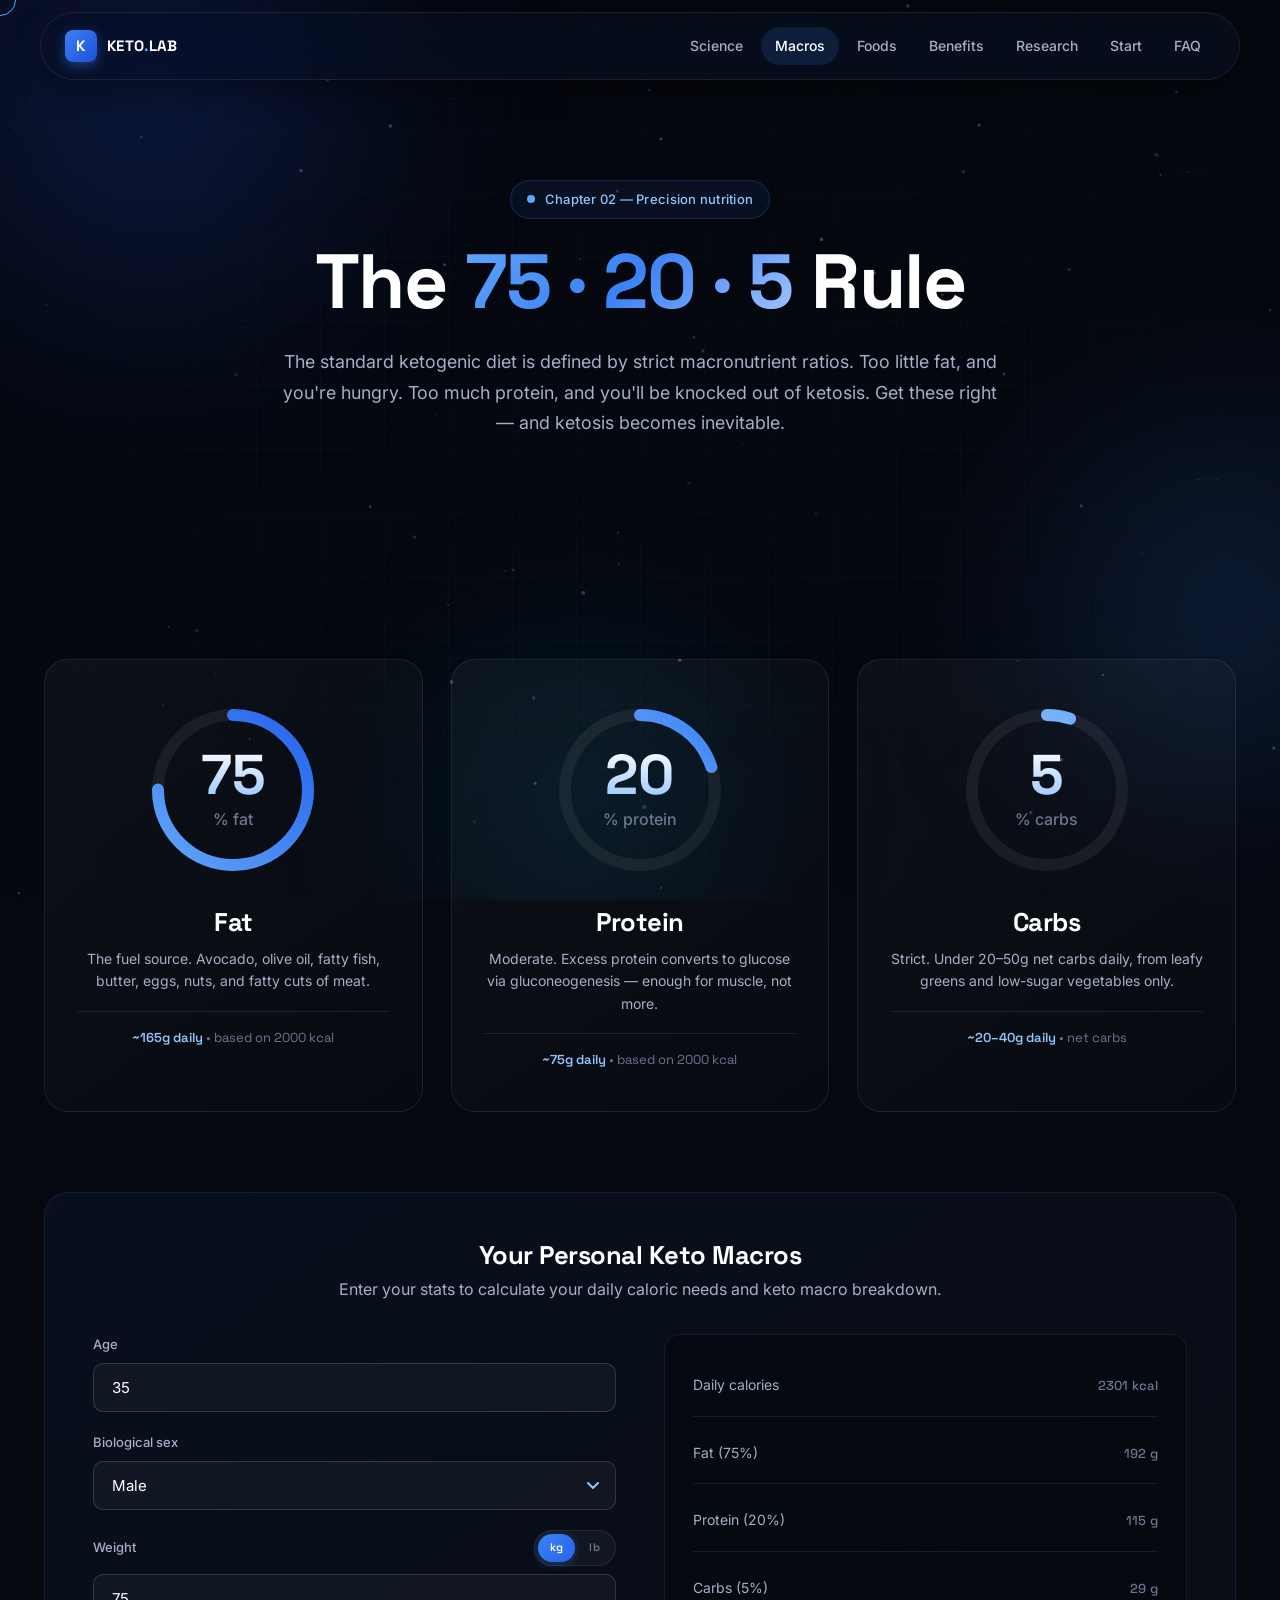
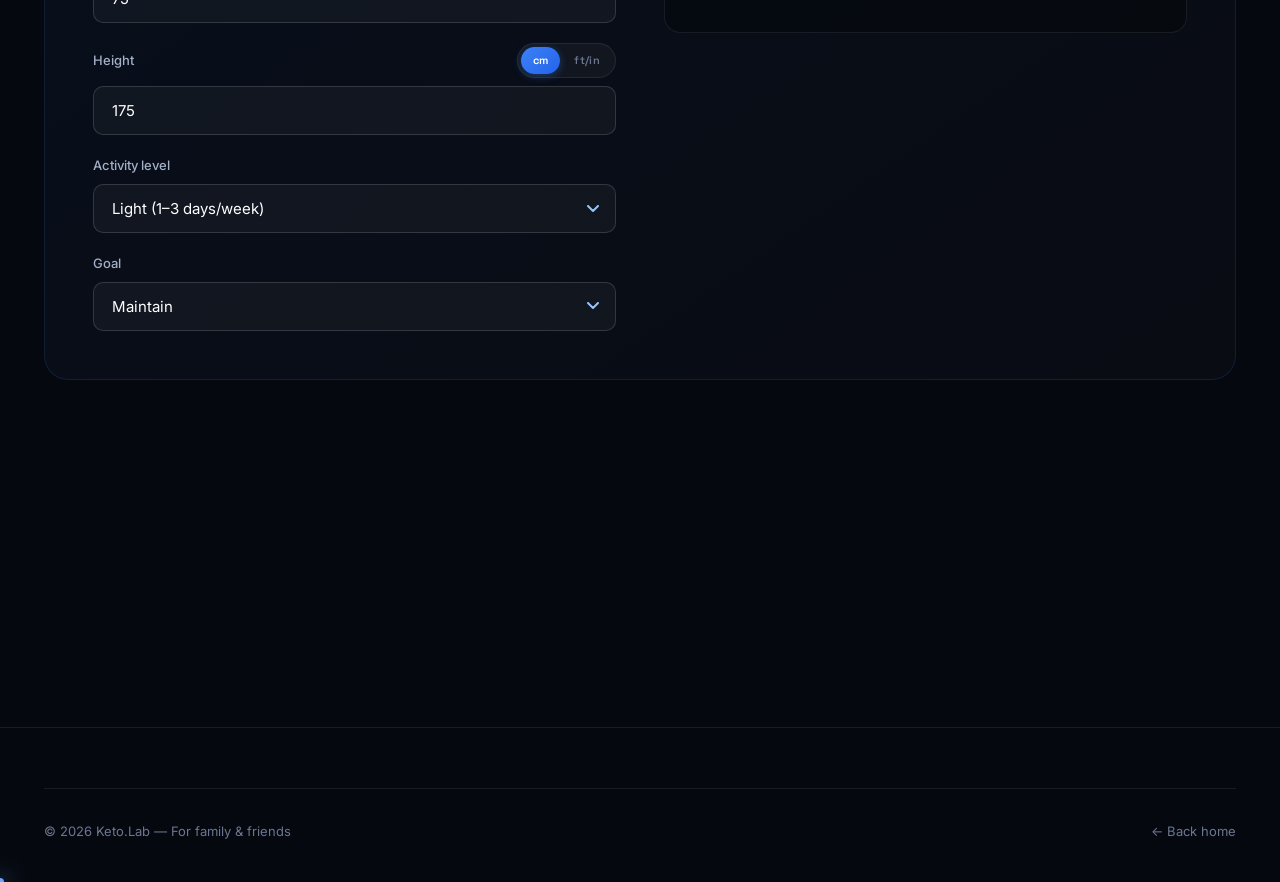
==== macros.html @ b383999f "first commit" ====
<!DOCTYPE html>
<html lang="en">
<head>
<meta charset="UTF-8" />
<meta name="viewport" content="width=device-width, initial-scale=1.0" />
<title>Macros — Keto.Lab</title>
<link rel="preconnect" href="https://fonts.googleapis.com">
<link rel="preconnect" href="https://fonts.gstatic.com" crossorigin>
<link href="https://fonts.googleapis.com/css2?family=Inter:wght@300;400;500;600;700;800;900&family=Space+Grotesk:wght@400;500;600;700&display=swap" rel="stylesheet">
<link rel="stylesheet" href="css/base.css" />
<link rel="stylesheet" href="css/background.css" />
<link rel="stylesheet" href="css/nav.css" />
<link rel="stylesheet" href="css/components.css" />
<link rel="stylesheet" href="css/macros.css" />
<link rel="stylesheet" href="css/misc.css" />
<link rel="stylesheet" href="css/mobile.css" />
</head>
<body>

<div class="bg-wrap" aria-hidden="true">
  <div class="bg-grid"></div>
  <div class="bg-blob blob-1"></div>
  <div class="bg-blob blob-2"></div>
  <div class="bg-blob blob-3"></div>
  <canvas id="particles"></canvas>
</div>

<header class="nav">
  <div class="nav-inner">
    <a href="index.html" class="brand">
      <span class="brand-mark">K</span><span class="brand-text">KETO<span class="dot">.</span>LAB</span>
    </a>
    <nav class="nav-links">
      <a href="science.html">Science</a>
      <a href="macros.html">Macros</a>
      <a href="foods.html">Foods</a>
      <a href="benefits.html">Benefits</a>
      <a href="research.html">Research</a>
      <a href="getting-started.html">Start</a>
      <a href="faq.html">FAQ</a>
    </nav>
    <button class="menu-toggle" aria-label="Menu"><span></span><span></span><span></span></button>
  </div>
</header>

<main>

<section class="page-hero">
  <div class="container">
    <div class="eyebrow reveal"><span class="pulse"></span> Chapter 02 — Precision nutrition</div>
    <h1 class="reveal">The <span class="grad-text">75 · 20 · 5</span> Rule</h1>
    <p class="lead reveal">
      The standard ketogenic diet is defined by strict macronutrient ratios.
      Too little fat, and you're hungry. Too much protein, and you'll be knocked out of ketosis.
      Get these right — and ketosis becomes inevitable.
    </p>
  </div>
</section>

<section class="section">
  <div class="container">
    <svg width="0" height="0" style="position:absolute">
      <defs>
        <linearGradient id="fatGrad" x1="0" y1="0" x2="1" y2="1">
          <stop offset="0%" stop-color="#60a5fa"/><stop offset="100%" stop-color="#2563eb"/>
        </linearGradient>
        <linearGradient id="proteinGrad" x1="0" y1="0" x2="1" y2="1">
          <stop offset="0%" stop-color="#93c5fd"/><stop offset="100%" stop-color="#3b82f6"/>
        </linearGradient>
        <linearGradient id="carbGrad" x1="0" y1="0" x2="1" y2="1">
          <stop offset="0%" stop-color="#bfdbfe"/><stop offset="100%" stop-color="#60a5fa"/>
        </linearGradient>
      </defs>
    </svg>

    <div class="macros-grid">
      <div class="macro-card reveal">
        <div class="donut">
          <svg viewBox="0 0 120 120">
            <circle class="donut-bg" cx="60" cy="60" r="50"/>
            <circle class="donut-fg fat" cx="60" cy="60" r="50" stroke-dasharray="314" stroke-dashoffset="314" data-pct="75"/>
          </svg>
          <div class="donut-center"><span class="dc-num">75</span><span class="dc-unit">% fat</span></div>
        </div>
        <h3>Fat</h3>
        <p>The fuel source. Avocado, olive oil, fatty fish, butter, eggs, nuts, and fatty cuts of meat.</p>
        <div class="macro-meta">~165g daily <span>• based on 2000 kcal</span></div>
      </div>

      <div class="macro-card reveal">
        <div class="donut">
          <svg viewBox="0 0 120 120">
            <circle class="donut-bg" cx="60" cy="60" r="50"/>
            <circle class="donut-fg protein" cx="60" cy="60" r="50" stroke-dasharray="314" stroke-dashoffset="314" data-pct="20"/>
          </svg>
          <div class="donut-center"><span class="dc-num">20</span><span class="dc-unit">% protein</span></div>
        </div>
        <h3>Protein</h3>
        <p>Moderate. Excess protein converts to glucose via gluconeogenesis — enough for muscle, not more.</p>
        <div class="macro-meta">~75g daily <span>• based on 2000 kcal</span></div>
      </div>

      <div class="macro-card reveal">
        <div class="donut">
          <svg viewBox="0 0 120 120">
            <circle class="donut-bg" cx="60" cy="60" r="50"/>
            <circle class="donut-fg carb" cx="60" cy="60" r="50" stroke-dasharray="314" stroke-dashoffset="314" data-pct="5"/>
          </svg>
          <div class="donut-center"><span class="dc-num">5</span><span class="dc-unit">% carbs</span></div>
        </div>
        <h3>Carbs</h3>
        <p>Strict. Under 20–50g net carbs daily, from leafy greens and low-sugar vegetables only.</p>
        <div class="macro-meta">~20–40g daily <span>• net carbs</span></div>
      </div>
    </div>

    <div class="calc reveal">
      <h3>Your Personal Keto Macros</h3>
      <p>Enter your stats to calculate your daily caloric needs and keto macro breakdown.</p>
      <div class="calc-grid">
        <form id="calc-form" class="calc-inputs" onsubmit="return false;">
          <div class="calc-field">
            <label for="c-age">Age</label>
            <input id="c-age" type="number" value="35" min="15" max="100" />
          </div>
          <div class="calc-field">
            <label for="c-sex">Biological sex</label>
            <select id="c-sex">
              <option value="male">Male</option>
              <option value="female">Female</option>
            </select>
          </div>
          <div class="calc-field">
            <div class="field-head">
              <label>Weight</label>
              <div class="unit-toggle" data-unit="weight">
                <button type="button" class="unit-btn active" data-val="kg">kg</button>
                <button type="button" class="unit-btn" data-val="lb">lb</button>
              </div>
            </div>
            <div class="input-wrap" data-show="kg">
              <input id="c-weight" type="number" value="75" min="30" max="250" />
            </div>
            <div class="input-wrap" data-show="lb" style="display:none;">
              <input id="c-weight-lb" type="number" value="165" min="65" max="550" />
            </div>
          </div>

          <div class="calc-field">
            <div class="field-head">
              <label>Height</label>
              <div class="unit-toggle" data-unit="height">
                <button type="button" class="unit-btn active" data-val="cm">cm</button>
                <button type="button" class="unit-btn" data-val="ft">ft/in</button>
              </div>
            </div>
            <div class="input-wrap" data-show="cm">
              <input id="c-height" type="number" value="175" min="120" max="220" />
            </div>
            <div class="input-wrap dual" data-show="ft" style="display:none;">
              <input id="c-height-ft" type="number" value="5" min="3" max="8" placeholder="ft" />
              <span class="dual-sep">ft</span>
              <input id="c-height-in" type="number" value="9" min="0" max="11" placeholder="in" />
              <span class="dual-sep">in</span>
            </div>
          </div>
          <div class="calc-field">
            <label for="c-activity">Activity level</label>
            <select id="c-activity">
              <option value="1.2">Sedentary (desk job, no exercise)</option>
              <option value="1.375" selected>Light (1–3 days/week)</option>
              <option value="1.55">Moderate (3–5 days/week)</option>
              <option value="1.725">Active (6–7 days/week)</option>
              <option value="1.9">Very active (physical job + training)</option>
            </select>
          </div>
          <div class="calc-field">
            <label for="c-goal">Goal</label>
            <select id="c-goal">
              <option value="lose">Lose fat (–20%)</option>
              <option value="maintain" selected>Maintain</option>
              <option value="gain">Build muscle (+10%)</option>
            </select>
          </div>
        </form>

        <div class="calc-results">
          <div class="calc-result">
            <span class="calc-result-label">Daily calories</span>
            <span class="calc-result-val"><span id="r-cal">—</span><span>kcal</span></span>
          </div>
          <div class="calc-result">
            <span class="calc-result-label">Fat (75%)</span>
            <span class="calc-result-val"><span id="r-fat">—</span><span>g</span></span>
          </div>
          <div class="calc-result">
            <span class="calc-result-label">Protein (20%)</span>
            <span class="calc-result-val"><span id="r-pro">—</span><span>g</span></span>
          </div>
          <div class="calc-result">
            <span class="calc-result-label">Carbs (5%)</span>
            <span class="calc-result-val"><span id="r-carb">—</span><span>g</span></span>
          </div>
        </div>
      </div>
    </div>

    <div style="text-align:center; margin-top:60px;" class="reveal">
      <a href="foods.html" class="next-link">
        <div>
          <small>Next Chapter</small>
          <span>03 — What's on your plate →</span>
        </div>
      </a>
    </div>
  </div>
</section>

<footer class="site-footer">
  <div class="container">
    <div class="footer-bottom">
      <div>© 2026 Keto.Lab — For family & friends</div>
      <div><a href="index.html">← Back home</a></div>
    </div>
  </div>
</footer>

</main>

<script src="js/particles.js"></script>
<script src="js/main.js"></script>
<script src="js/reveal.js"></script>
<script src="js/calc.js"></script>
</body>
</html>
---- css/base.css ----
/* === KETO.LAB — Base === */
:root {
  --bg: #05080f;
  --bg-2: #0a1020;
  --surface: rgba(255,255,255,0.03);
  --surface-2: rgba(255,255,255,0.06);
  --border: rgba(255,255,255,0.08);
  --border-strong: rgba(255,255,255,0.14);
  --text: #ffffff;
  --text-dim: #a3b0c7;
  --text-muted: #6b7690;
  --blue-50: #eff6ff;
  --blue-300: #93c5fd;
  --blue-400: #60a5fa;
  --blue-500: #3b82f6;
  --blue-600: #2563eb;
  --blue-700: #1d4ed8;
  --blue-glow: #3b82f6;
  --accent: #4f9fff;
  --success: #10b981;
  --danger: #ef4444;
  --radius: 16px;
  --radius-lg: 24px;
  --radius-sm: 10px;
  --font-sans: 'Inter', system-ui, -apple-system, sans-serif;
  --font-display: 'Space Grotesk', 'Inter', sans-serif;
  --ease: cubic-bezier(0.4, 0, 0.2, 1);
  --ease-out: cubic-bezier(0.16, 1, 0.3, 1);
}

* { box-sizing: border-box; margin: 0; padding: 0; }

html { scroll-behavior: smooth; }

body {
  font-family: var(--font-sans);
  background: var(--bg);
  color: var(--text);
  line-height: 1.6;
  -webkit-font-smoothing: antialiased;
  -moz-osx-font-smoothing: grayscale;
  overflow-x: hidden;
  min-height: 100vh;
  position: relative;
}

::selection { background: var(--blue-500); color: #fff; }

a { color: inherit; text-decoration: none; }
button { font: inherit; cursor: pointer; border: 0; background: none; color: inherit; }
ul, ol { list-style: none; }
img, svg { max-width: 100%; display: block; }

h1, h2, h3, h4 {
  font-family: var(--font-display);
  font-weight: 700;
  letter-spacing: -0.02em;
  line-height: 1.1;
}

h1 { font-size: clamp(2.5rem, 6vw, 5.5rem); }
h2 { font-size: clamp(2rem, 4.5vw, 3.75rem); letter-spacing: -0.03em; }
h3 { font-size: clamp(1.25rem, 2vw, 1.75rem); }

.container { width: 100%; max-width: 1240px; margin: 0 auto; padding: 0 24px; }

.grad-text {
  background: linear-gradient(135deg, #60a5fa 0%, #3b82f6 50%, #a5c8ff 100%);
  -webkit-background-clip: text;
  background-clip: text;
  -webkit-text-fill-color: transparent;
}

.eyebrow {
  display: inline-flex; align-items: center; gap: 10px;
  padding: 8px 16px;
  background: rgba(59, 130, 246, 0.08);
  border: 1px solid rgba(59, 130, 246, 0.2);
  border-radius: 100px;
  font-size: 13px; font-weight: 500;
  color: var(--blue-300);
  letter-spacing: 0.02em;
}
.pulse {
  width: 8px; height: 8px; border-radius: 50%;
  background: var(--blue-400);
  box-shadow: 0 0 0 0 rgba(59, 130, 246, 0.7);
  animation: pulse 2s infinite;
}
@keyframes pulse {
  0% { box-shadow: 0 0 0 0 rgba(59, 130, 246, 0.7); }
  70% { box-shadow: 0 0 0 10px rgba(59, 130, 246, 0); }
  100% { box-shadow: 0 0 0 0 rgba(59, 130, 246, 0); }
}

.tag {
  display: inline-block;
  font-family: var(--font-display);
  font-size: 12px; font-weight: 500;
  color: var(--blue-400);
  letter-spacing: 0.15em;
  text-transform: uppercase;
  margin-bottom: 24px;
}

.btn {
  display: inline-flex; align-items: center; gap: 10px;
  padding: 14px 28px;
  border-radius: 100px;
  font-weight: 600; font-size: 15px;
  letter-spacing: -0.01em;
  transition: all 0.3s var(--ease-out);
  white-space: nowrap;
}
.btn-primary {
  background: linear-gradient(135deg, #3b82f6, #2563eb);
  color: #fff;
  box-shadow: 0 8px 24px rgba(59, 130, 246, 0.35), inset 0 1px 0 rgba(255,255,255,0.2);
}
.btn-primary:hover {
  transform: translateY(-2px);
  box-shadow: 0 12px 32px rgba(59, 130, 246, 0.5);
}
.btn-ghost {
  background: rgba(255,255,255,0.04);
  border: 1px solid var(--border-strong);
  color: var(--text);
}
.btn-ghost:hover {
  background: rgba(255,255,255,0.08);
  border-color: var(--blue-400);
}

.lead {
  font-size: clamp(1.05rem, 1.4vw, 1.25rem);
  color: var(--text-dim);
  max-width: 720px;
  margin: 24px auto 0;
  line-height: 1.7;
}

.section {
  padding: 120px 0;
  position: relative;
}
.section-head {
  text-align: center;
  margin-bottom: 80px;
}
.section-head h2 em { font-style: normal; color: var(--blue-400); }

@media (max-width: 768px) {
  .section { padding: 80px 0; }
  .section-head { margin-bottom: 56px; }
}
---- css/background.css ----
/* === Animated Background === */
.bg-wrap {
  position: fixed;
  inset: 0;
  z-index: -1;
  overflow: hidden;
  pointer-events: none;
}

.bg-grid {
  position: absolute;
  inset: 0;
  background-image:
    linear-gradient(rgba(59, 130, 246, 0.035) 1px, transparent 1px),
    linear-gradient(90deg, rgba(59, 130, 246, 0.035) 1px, transparent 1px);
  background-size: 64px 64px;
  mask-image: radial-gradient(ellipse at center, black 40%, transparent 80%);
  -webkit-mask-image: radial-gradient(ellipse at center, black 40%, transparent 80%);
}

.bg-blob {
  position: absolute;
  border-radius: 50%;
  filter: blur(100px);
  opacity: 0.4;
  animation: drift 20s ease-in-out infinite;
}
.blob-1 {
  width: 600px; height: 600px;
  background: radial-gradient(circle, #1e40af, transparent 70%);
  top: -200px; left: -150px;
}
.blob-2 {
  width: 500px; height: 500px;
  background: radial-gradient(circle, #3b82f6, transparent 70%);
  top: 40%; right: -200px;
  animation-delay: -7s;
  opacity: 0.25;
}
.blob-3 {
  width: 400px; height: 400px;
  background: radial-gradient(circle, #0ea5e9, transparent 70%);
  bottom: -100px; left: 30%;
  animation-delay: -14s;
  opacity: 0.2;
}

@keyframes drift {
  0%, 100% { transform: translate(0, 0) scale(1); }
  33% { transform: translate(60px, -40px) scale(1.08); }
  66% { transform: translate(-40px, 60px) scale(0.95); }
}

#particles {
  position: absolute;
  inset: 0;
  width: 100%;
  height: 100%;
  opacity: 0.5;
}

/* Vignette overlay */
body::before {
  content: '';
  position: fixed;
  inset: 0;
  background:
    radial-gradient(ellipse at top, transparent 0%, rgba(5, 8, 15, 0.6) 100%),
    linear-gradient(to bottom, transparent 0%, var(--bg) 100%);
  pointer-events: none;
  z-index: -1;
}
---- css/nav.css ----
/* === Navigation === */
.nav {
  position: fixed;
  top: 20px;
  left: 50%;
  transform: translateX(-50%);
  width: calc(100% - 40px);
  max-width: 1200px;
  z-index: 100;
  transition: all 0.4s var(--ease-out);
}

.nav-inner {
  display: flex;
  align-items: center;
  justify-content: space-between;
  padding: 14px 24px;
  background: rgba(10, 16, 32, 0.65);
  backdrop-filter: blur(20px) saturate(180%);
  -webkit-backdrop-filter: blur(20px) saturate(180%);
  border: 1px solid var(--border);
  border-radius: 100px;
  box-shadow: 0 8px 32px rgba(0, 0, 0, 0.4);
}

.nav.scrolled .nav-inner {
  background: rgba(5, 8, 15, 0.85);
  border-color: var(--border-strong);
}

.brand {
  display: flex; align-items: center; gap: 10px;
  font-family: var(--font-display);
  font-weight: 700;
  font-size: 15px;
  letter-spacing: 0.02em;
}
.brand-mark {
  display: grid; place-items: center;
  width: 32px; height: 32px;
  background: linear-gradient(135deg, #3b82f6, #1d4ed8);
  border-radius: 8px;
  color: #fff;
  font-weight: 800;
  box-shadow: 0 4px 12px rgba(59, 130, 246, 0.4);
}
.brand-text .dot { color: var(--blue-400); }

.nav-links {
  display: flex;
  gap: 4px;
  align-items: center;
}
.nav-links a {
  padding: 8px 14px;
  font-size: 14px;
  font-weight: 500;
  color: var(--text-dim);
  border-radius: 100px;
  transition: all 0.25s var(--ease);
  position: relative;
}
.nav-links a:hover { color: var(--text); background: rgba(255,255,255,0.05); }
.nav-links a.active {
  color: var(--text);
  background: rgba(59, 130, 246, 0.15);
}

.menu-toggle {
  display: none;
  flex-direction: column;
  gap: 5px;
  padding: 8px;
}
.menu-toggle span {
  display: block;
  width: 22px; height: 2px;
  background: var(--text);
  border-radius: 2px;
  transition: all 0.3s var(--ease);
}

@media (max-width: 900px) {
  .nav-links {
    position: absolute;
    top: calc(100% + 8px);
    left: 0; right: 0;
    flex-direction: column;
    align-items: stretch;
    padding: 16px;
    background: rgba(10, 16, 32, 0.95);
    backdrop-filter: blur(20px);
    border: 1px solid var(--border);
    border-radius: 20px;
    box-shadow: 0 12px 32px rgba(0,0,0,0.5);
    transform: translateY(-8px);
    opacity: 0;
    visibility: hidden;
    transition: all 0.3s var(--ease-out);
  }
  .nav-links.open {
    transform: translateY(0);
    opacity: 1;
    visibility: visible;
  }
  .menu-toggle { display: flex; }
  .menu-toggle.open span:nth-child(1) { transform: translateY(7px) rotate(45deg); }
  .menu-toggle.open span:nth-child(2) { opacity: 0; }
  .menu-toggle.open span:nth-child(3) { transform: translateY(-7px) rotate(-45deg); }
}
---- css/components.css ----
/* === Reusable Components === */

/* Glass cards */
.glass {
  background: linear-gradient(145deg, rgba(255,255,255,0.04), rgba(255,255,255,0.01));
  backdrop-filter: blur(10px);
  -webkit-backdrop-filter: blur(10px);
  border: 1px solid var(--border);
  border-radius: var(--radius-lg);
  transition: all 0.4s var(--ease-out);
}
.glass:hover {
  border-color: var(--border-strong);
  transform: translateY(-4px);
  box-shadow: 0 20px 40px rgba(0,0,0,0.3);
}

/* Card grid */
.card-grid {
  display: grid;
  grid-template-columns: repeat(auto-fit, minmax(280px, 1fr));
  gap: 24px;
}

/* Feature/benefit card */
.benefit, .feature-card {
  padding: 32px;
  background: linear-gradient(145deg, rgba(255,255,255,0.04), rgba(255,255,255,0.01));
  border: 1px solid var(--border);
  border-radius: var(--radius-lg);
  transition: all 0.4s var(--ease-out);
  position: relative;
  overflow: hidden;
}
.benefit::before, .feature-card::before {
  content: '';
  position: absolute;
  inset: 0;
  background: radial-gradient(circle at var(--x, 50%) var(--y, 0%), rgba(59, 130, 246, 0.12), transparent 50%);
  opacity: 0;
  transition: opacity 0.4s;
  pointer-events: none;
}
.benefit:hover, .feature-card:hover {
  border-color: rgba(59, 130, 246, 0.3);
  transform: translateY(-6px);
  box-shadow: 0 24px 48px rgba(0,0,0,0.35);
}
.benefit:hover::before, .feature-card:hover::before { opacity: 1; }

.benefit-ico, .feature-ico {
  width: 52px; height: 52px;
  display: grid; place-items: center;
  background: linear-gradient(135deg, rgba(59, 130, 246, 0.15), rgba(59, 130, 246, 0.05));
  border: 1px solid rgba(59, 130, 246, 0.2);
  border-radius: 14px;
  color: var(--blue-400);
  margin-bottom: 20px;
}
.benefit-ico svg, .feature-ico svg { width: 24px; height: 24px; }
.benefit h3, .feature-card h3 { margin-bottom: 12px; }
.benefit p, .feature-card p { color: var(--text-dim); font-size: 15px; line-height: 1.65; }

/* Chips */
.chips { display: flex; flex-wrap: wrap; gap: 8px; }
.chips span {
  padding: 6px 14px;
  font-size: 13px;
  font-weight: 500;
  color: var(--blue-300);
  background: rgba(59, 130, 246, 0.08);
  border: 1px solid rgba(59, 130, 246, 0.2);
  border-radius: 100px;
}

/* Reveal animation */
.reveal {
  opacity: 0;
  transform: translateY(30px);
  transition: opacity 0.8s var(--ease-out), transform 0.8s var(--ease-out);
}
.reveal.in {
  opacity: 1;
  transform: translateY(0);
}

/* Page hero (subpage top) */
.page-hero {
  padding: 180px 24px 100px;
  text-align: center;
  position: relative;
}
.page-hero h1 {
  font-size: clamp(2.5rem, 6vw, 5rem);
  margin: 20px 0 24px;
}
.page-hero .lead {
  max-width: 720px;
  margin: 0 auto;
  font-size: clamp(1.05rem, 1.4vw, 1.25rem);
  color: var(--text-dim);
  line-height: 1.7;
}

/* Footer */
.site-footer {
  border-top: 1px solid var(--border);
  padding: 60px 0 40px;
  margin-top: 80px;
}
.footer-grid {
  display: grid;
  grid-template-columns: 2fr 1fr 1fr 1fr;
  gap: 40px;
  margin-bottom: 40px;
}
.footer-col h4 {
  font-size: 12px;
  color: var(--text-muted);
  text-transform: uppercase;
  letter-spacing: 0.15em;
  margin-bottom: 16px;
  font-family: var(--font-sans);
  font-weight: 600;
}
.footer-col ul li { margin-bottom: 8px; }
.footer-col a {
  color: var(--text-dim);
  font-size: 14px;
  transition: color 0.2s;
}
.footer-col a:hover { color: var(--blue-300); }
.footer-about p {
  color: var(--text-muted);
  font-size: 13px;
  margin-top: 16px;
  line-height: 1.6;
  max-width: 320px;
}
.footer-bottom {
  padding-top: 32px;
  border-top: 1px solid var(--border);
  display: flex;
  justify-content: space-between;
  align-items: center;
  font-size: 13px;
  color: var(--text-muted);
  gap: 20px;
  flex-wrap: wrap;
}

@media (max-width: 700px) {
  .footer-grid { grid-template-columns: 1fr 1fr; }
  .footer-about { grid-column: span 2; }
}

/* Next-page link */
.next-link {
  display: inline-flex;
  align-items: center;
  gap: 12px;
  padding: 20px 28px;
  background: linear-gradient(145deg, rgba(59, 130, 246, 0.08), rgba(59, 130, 246, 0.02));
  border: 1px solid rgba(59, 130, 246, 0.2);
  border-radius: var(--radius-lg);
  transition: all 0.3s var(--ease-out);
  font-weight: 600;
}
.next-link:hover {
  background: rgba(59, 130, 246, 0.12);
  border-color: var(--blue-400);
  transform: translateX(6px);
}
.next-link small {
  display: block;
  font-size: 11px;
  color: var(--text-muted);
  text-transform: uppercase;
  letter-spacing: 0.15em;
  font-weight: 500;
  margin-bottom: 2px;
}

/* Cursor dot for interactive feel */
.cursor-dot {
  position: fixed;
  width: 8px; height: 8px;
  background: var(--blue-400);
  border-radius: 50%;
  pointer-events: none;
  z-index: 9999;
  mix-blend-mode: screen;
  transition: transform 0.15s var(--ease-out);
  transform: translate(-50%, -50%);
  box-shadow: 0 0 20px var(--blue-400);
  opacity: 0;
}
.cursor-ring {
  position: fixed;
  width: 32px; height: 32px;
  border: 1px solid var(--blue-400);
  border-radius: 50%;
  pointer-events: none;
  z-index: 9998;
  transition: transform 0.3s var(--ease-out), width 0.3s, height 0.3s, opacity 0.3s;
  transform: translate(-50%, -50%);
  opacity: 0;
}
@media (hover: hover) {
  .cursor-dot, .cursor-ring { opacity: 1; }
}
---- css/macros.css ----
/* === Macros page === */
.macros-grid {
  display: grid;
  grid-template-columns: repeat(3, 1fr);
  gap: 28px;
}
.macro-card {
  padding: 40px 32px;
  text-align: center;
  background: linear-gradient(145deg, rgba(255,255,255,0.04), rgba(255,255,255,0.01));
  border: 1px solid var(--border);
  border-radius: var(--radius-lg);
  transition: all 0.4s var(--ease-out);
}
.macro-card:hover {
  border-color: rgba(59, 130, 246, 0.3);
  transform: translateY(-6px);
  box-shadow: 0 24px 48px rgba(0,0,0,0.3);
}

.donut {
  position: relative;
  width: 180px; height: 180px;
  margin: 0 auto 28px;
}
.donut svg { width: 100%; height: 100%; transform: rotate(-90deg); }
.donut-bg {
  fill: none;
  stroke: rgba(255,255,255,0.06);
  stroke-width: 8;
}
.donut-fg {
  fill: none;
  stroke-width: 8;
  stroke-linecap: round;
  transition: stroke-dashoffset 2s var(--ease-out);
}
.donut-fg.fat { stroke: url(#fatGrad); }
.donut-fg.protein { stroke: url(#proteinGrad); }
.donut-fg.carb { stroke: url(#carbGrad); }

.donut-center {
  position: absolute;
  inset: 0;
  display: grid;
  place-items: center;
  align-content: center;
  gap: 0;
}
.dc-num {
  font-family: var(--font-display);
  font-size: 56px;
  font-weight: 700;
  line-height: 1;
  background: linear-gradient(180deg, #fff, #93c5fd);
  -webkit-background-clip: text;
  background-clip: text;
  -webkit-text-fill-color: transparent;
}
.dc-unit {
  font-size: 16px;
  color: var(--text-muted);
  font-weight: 500;
  margin-top: 4px;
}

.macro-card h3 { margin-bottom: 12px; }
.macro-card p { color: var(--text-dim); font-size: 14px; line-height: 1.6; margin-bottom: 18px; }
.macro-meta {
  font-family: var(--font-display);
  font-size: 13px;
  font-weight: 600;
  color: var(--blue-300);
  padding-top: 16px;
  border-top: 1px solid var(--border);
}
.macro-meta span { color: var(--text-muted); font-weight: 400; }

@media (max-width: 900px) {
  .macros-grid { grid-template-columns: 1fr; }
}

/* Calculator */
.calc {
  margin-top: 80px;
  padding: 48px;
  background: linear-gradient(145deg, rgba(59, 130, 246, 0.06), rgba(255,255,255,0.02));
  border: 1px solid rgba(59, 130, 246, 0.15);
  border-radius: var(--radius-lg);
}
.calc h3 { margin-bottom: 8px; text-align: center; }
.calc > p { text-align: center; color: var(--text-dim); margin-bottom: 32px; }
.calc-grid {
  display: grid;
  grid-template-columns: 1fr 1fr;
  gap: 48px;
  align-items: start;
}
.calc-inputs { display: grid; gap: 20px; }
.calc-field label {
  display: block;
  font-size: 13px;
  color: var(--text-dim);
  margin-bottom: 8px;
  font-weight: 500;
}

.field-head {
  display: flex;
  align-items: center;
  justify-content: space-between;
  margin-bottom: 8px;
  gap: 12px;
}
.field-head label { margin-bottom: 0; }

.unit-toggle {
  display: inline-flex;
  background: rgba(255,255,255,0.04);
  border: 1px solid var(--border);
  border-radius: 100px;
  padding: 3px;
  gap: 2px;
}
.unit-btn {
  padding: 5px 12px;
  font-size: 11px;
  font-weight: 600;
  color: var(--text-muted);
  border-radius: 100px;
  transition: all 0.2s var(--ease);
  letter-spacing: 0.03em;
  font-family: var(--font-display);
  cursor: pointer;
}
.unit-btn:hover { color: var(--text-dim); }
.unit-btn.active {
  background: linear-gradient(135deg, #3b82f6, #2563eb);
  color: #fff;
  box-shadow: 0 2px 8px rgba(59, 130, 246, 0.35);
}

.input-wrap.dual {
  display: flex;
  gap: 8px;
  align-items: stretch;
}
.input-wrap.dual input {
  flex: 1;
  min-width: 0;
}
.dual-sep {
  display: grid;
  place-items: center;
  padding: 0 6px;
  font-size: 12px;
  font-family: var(--font-display);
  color: var(--text-muted);
  font-weight: 600;
}
.calc-field input, .calc-field select {
  width: 100%;
  padding: 14px 18px;
  background: rgba(255,255,255,0.04);
  border: 1px solid var(--border-strong);
  border-radius: var(--radius-sm);
  color: var(--text);
  font-size: 15px;
  font-family: var(--font-sans);
  transition: all 0.25s;
}
.calc-field select {
  appearance: none;
  -webkit-appearance: none;
  -moz-appearance: none;
  background-image: url("data:image/svg+xml;utf8,<svg xmlns='http://www.w3.org/2000/svg' width='12' height='8' viewBox='0 0 12 8' fill='none'><path d='M1 1l5 5 5-5' stroke='%2393c5fd' stroke-width='2' stroke-linecap='round' stroke-linejoin='round'/></svg>");
  background-repeat: no-repeat;
  background-position: right 16px center;
  padding-right: 44px;
  cursor: pointer;
}
.calc-field select option {
  background: #0a1020;
  color: #ffffff;
  padding: 10px;
}
.calc-field select option:checked,
.calc-field select option:hover {
  background: #1d4ed8;
  color: #ffffff;
}
.calc-field input:focus, .calc-field select:focus {
  outline: none;
  border-color: var(--blue-400);
  background: rgba(59, 130, 246, 0.06);
}
.calc-results {
  display: grid;
  gap: 14px;
  padding: 28px;
  background: rgba(0,0,0,0.3);
  border: 1px solid var(--border);
  border-radius: var(--radius);
}
.calc-result {
  display: flex;
  justify-content: space-between;
  align-items: baseline;
  padding-bottom: 14px;
  border-bottom: 1px solid var(--border);
}
.calc-result:last-child { border: 0; padding-bottom: 0; }
.calc-result-label { color: var(--text-dim); font-size: 14px; }
.calc-result-val {
  font-family: var(--font-display);
  font-size: 24px;
  font-weight: 700;
  color: var(--blue-300);
}
.calc-result-val span { font-size: 13px; color: var(--text-muted); font-weight: 500; margin-left: 4px; }

@media (max-width: 800px) {
  .calc { padding: 28px; }
  .calc-grid { grid-template-columns: 1fr; gap: 28px; }
}
---- css/misc.css ----
/* === Misc section styles (keto-flu, faq, start) === */

/* Keto flu */
.flu-wrap {
  display: grid;
  grid-template-columns: 1fr 1fr;
  gap: 28px;
}
.flu-card {
  padding: 36px;
  background: linear-gradient(145deg, rgba(255,255,255,0.04), rgba(255,255,255,0.01));
  border: 1px solid var(--border);
  border-radius: var(--radius-lg);
}
.flu-card.symptoms {
  background: linear-gradient(145deg, rgba(239, 68, 68, 0.05), rgba(255,255,255,0.02));
  border-color: rgba(239, 68, 68, 0.15);
}
.flu-card.fix {
  background: linear-gradient(145deg, rgba(16, 185, 129, 0.05), rgba(255,255,255,0.02));
  border-color: rgba(16, 185, 129, 0.15);
}
.flu-card h3 { margin-bottom: 20px; }
.flu-note {
  margin-top: 20px;
  padding: 14px 18px;
  background: rgba(255,255,255,0.03);
  border-left: 3px solid var(--blue-400);
  border-radius: 8px;
  font-size: 13px;
  color: var(--text-dim);
  line-height: 1.6;
}

.fix-list { display: grid; gap: 14px; }
.fix-list li {
  display: flex;
  gap: 16px;
  align-items: center;
  padding: 16px;
  background: rgba(255,255,255,0.02);
  border: 1px solid var(--border);
  border-radius: var(--radius-sm);
}
.fix-k {
  width: 48px; height: 48px;
  display: grid; place-items: center;
  background: linear-gradient(135deg, rgba(16, 185, 129, 0.2), rgba(16, 185, 129, 0.05));
  border: 1px solid rgba(16, 185, 129, 0.3);
  border-radius: 12px;
  font-family: var(--font-display);
  font-weight: 700;
  color: var(--success);
  font-size: 14px;
  flex-shrink: 0;
}
.fix-list li b { display: block; color: var(--text); margin-bottom: 2px; font-size: 14px; }
.fix-list li span { font-size: 13px; color: var(--text-muted); }

@media (max-width: 800px) {
  .flu-wrap { grid-template-columns: 1fr; }
  .flu-card { padding: 24px; }
}

/* Getting started / timeline */
.timeline {
  max-width: 820px;
  margin: 0 auto;
  position: relative;
}
.timeline::before {
  content: '';
  position: absolute;
  left: 30px;
  top: 20px;
  bottom: 20px;
  width: 2px;
  background: linear-gradient(180deg, var(--blue-400), transparent);
}
.tl-step {
  position: relative;
  padding: 0 0 40px 80px;
}
.tl-step:last-child { padding-bottom: 0; }
.tl-dot {
  position: absolute;
  left: 0; top: 0;
  width: 60px; height: 60px;
  display: grid; place-items: center;
  background: linear-gradient(135deg, #3b82f6, #1d4ed8);
  border-radius: 50%;
  font-family: var(--font-display);
  font-weight: 700;
  font-size: 20px;
  color: #fff;
  box-shadow: 0 8px 24px rgba(59, 130, 246, 0.4);
  border: 3px solid var(--bg);
  z-index: 2;
}
.tl-card {
  padding: 24px 28px;
  background: linear-gradient(145deg, rgba(255,255,255,0.04), rgba(255,255,255,0.01));
  border: 1px solid var(--border);
  border-radius: var(--radius);
  transition: all 0.3s var(--ease-out);
}
.tl-card:hover {
  border-color: rgba(59, 130, 246, 0.3);
  transform: translateX(6px);
}
.tl-card h4 { font-size: 1.15rem; margin-bottom: 8px; }
.tl-card p { color: var(--text-dim); font-size: 14px; line-height: 1.65; }

@media (max-width: 600px) {
  .timeline::before { left: 22px; }
  .tl-step { padding-left: 64px; }
  .tl-dot { width: 44px; height: 44px; font-size: 16px; }
}

/* FAQ */
.faq {
  max-width: 820px;
  margin: 0 auto;
  display: grid;
  gap: 12px;
}
.faq details {
  background: linear-gradient(145deg, rgba(255,255,255,0.04), rgba(255,255,255,0.01));
  border: 1px solid var(--border);
  border-radius: var(--radius);
  overflow: hidden;
  transition: all 0.3s var(--ease-out);
}
.faq details[open] {
  border-color: rgba(59, 130, 246, 0.3);
  background: linear-gradient(145deg, rgba(59, 130, 246, 0.06), rgba(255,255,255,0.02));
}
.faq summary {
  padding: 22px 26px;
  font-weight: 600;
  font-size: 16px;
  cursor: pointer;
  list-style: none;
  display: flex;
  justify-content: space-between;
  align-items: center;
  gap: 16px;
  transition: color 0.25s;
}
.faq summary::-webkit-details-marker { display: none; }
.faq summary::after {
  content: '+';
  font-size: 24px;
  font-weight: 300;
  color: var(--blue-400);
  transition: transform 0.3s var(--ease-out);
}
.faq details[open] summary::after { transform: rotate(45deg); }
.faq details p {
  padding: 0 26px 24px;
  color: var(--text-dim);
  font-size: 15px;
  line-height: 1.7;
}

/* Final CTA */
.final-cta {
  padding: 120px 24px;
  text-align: center;
  position: relative;
}
.final-cta h2 { margin-bottom: 20px; }
.final-cta p {
  color: var(--text-dim);
  font-size: clamp(1rem, 1.3vw, 1.2rem);
  max-width: 600px;
  margin: 0 auto 40px;
}
.cta-box {
  max-width: 900px;
  margin: 0 auto;
  padding: 80px 40px;
  background: linear-gradient(145deg, rgba(59, 130, 246, 0.08), rgba(255,255,255,0.02));
  border: 1px solid rgba(59, 130, 246, 0.2);
  border-radius: var(--radius-lg);
  position: relative;
  overflow: hidden;
}
.cta-box::before {
  content: '';
  position: absolute;
  inset: 0;
  background: radial-gradient(circle at 20% 20%, rgba(59, 130, 246, 0.2), transparent 50%);
  pointer-events: none;
}

.benefits-grid {
  display: grid;
  grid-template-columns: repeat(auto-fit, minmax(300px, 1fr));
  gap: 24px;
}
---- css/mobile.css ----
/* === Mobile refinements === */

/* Prevent horizontal scroll globally */
html, body { max-width: 100vw; overflow-x: hidden; }

@media (max-width: 1024px) {
  .container { padding: 0 20px; }
}

/* ---- Nav ---- */
@media (max-width: 900px) {
  .nav { top: 12px; width: calc(100% - 24px); }
  .nav-inner { padding: 10px 14px 10px 18px; }
  .brand-text { font-size: 14px; }
  .brand-mark { width: 28px; height: 28px; font-size: 14px; }
}

/* ---- Hero ---- */
@media (max-width: 900px) {
  .hero { padding: 130px 20px 60px; min-height: auto; }
  .hero-grid { grid-template-columns: 1fr; gap: 48px; }
  .hero-content { max-width: 100%; text-align: left; }
  .hero-title {
    font-size: clamp(2.25rem, 10vw, 3.5rem);
    line-height: 1;
  }
  .hero-sub { font-size: 1rem; max-width: 100%; margin-bottom: 28px; }
  .hero-cta { margin-bottom: 40px; }
  .hero-cta .btn { flex: 1; justify-content: center; min-width: 140px; }

  .hero-stats {
    grid-template-columns: repeat(3, 1fr);
    gap: 10px;
    padding-top: 24px;
  }
  .stat-num {
    font-size: clamp(1.25rem, 6vw, 1.75rem);
  }
  .stat-unit { font-size: 1rem; }
  .stat-label { font-size: 11px; }

  /* Hero visual — contain within viewport */
  .hero-visual {
    max-width: 320px;
    aspect-ratio: 1;
    margin: 0 auto;
    position: relative;
    padding: 20px;
  }
  .float-card { padding: 8px 12px; min-width: 110px; font-size: 12px; }
  .fc-val { font-size: 15px; }
  .fc-val span { font-size: 10px; }
  .fc-label { font-size: 9px; }
  .card-a { top: 0; left: -4px; }
  .card-b { bottom: 8%; right: -4px; }
  .card-c { bottom: -4px; left: 14%; }
  .scroll-hint { display: none; }
}

@media (max-width: 480px) {
  .hero-stats { grid-template-columns: 1fr 1fr 1fr; gap: 6px; }
  .hero-stats .stat { min-width: 0; }
  .stat-num { font-size: 1.25rem; }
  .stat-unit { font-size: 0.85rem; margin-left: 1px; }
  .stat-label { font-size: 10px; line-height: 1.3; }

  .hero-visual { max-width: 280px; padding: 10px; }
  .float-card { min-width: 96px; padding: 7px 10px; }
  .fc-val { font-size: 13px; }
}

/* ---- Page hero (subpages) ---- */
@media (max-width: 900px) {
  .page-hero { padding: 120px 20px 60px; }
  .page-hero h1 { font-size: clamp(2rem, 9vw, 3rem); margin: 16px 0 20px; }
  .page-hero .lead { font-size: 0.98rem; line-height: 1.65; }
}

/* ---- Section spacing ---- */
@media (max-width: 900px) {
  .section { padding: 72px 0; }
  .section-head { margin-bottom: 48px; }
  .section-head h2 { font-size: clamp(1.75rem, 6.5vw, 2.5rem); }
  .lead { font-size: 0.98rem; line-height: 1.65; }
  .tag { font-size: 11px; margin-bottom: 16px; }
}

/* ---- Buttons touch targets ---- */
@media (max-width: 900px) {
  .btn { padding: 13px 22px; font-size: 14px; min-height: 44px; }
}

/* ---- Benefits grid ---- */
@media (max-width: 700px) {
  .benefits-grid { grid-template-columns: 1fr; gap: 16px; }
  .benefit, .feature-card { padding: 24px; }
  .benefit h3, .feature-card h3 { font-size: 1.15rem; }
  .benefit p, .feature-card p { font-size: 14px; }
  .benefit-ico, .feature-ico { width: 44px; height: 44px; margin-bottom: 16px; }
  .benefit-ico svg, .feature-ico svg { width: 20px; height: 20px; }
}

/* ---- Science steps ---- */
@media (max-width: 900px) {
  .science-flow { grid-template-columns: 1fr 1fr; gap: 12px; }
  .science-step { padding: 20px 18px; }
  .ss-num { font-size: 36px; margin-bottom: 12px; }
  .science-step h3 { font-size: 1.05rem; }
  .science-step p { font-size: 13px; }
}
@media (max-width: 520px) {
  .science-flow { grid-template-columns: 1fr; }
}

/* ---- Ketone diagram ---- */
@media (max-width: 900px) {
  .ketone-diagram { padding: 28px 22px; gap: 28px; margin-top: 56px; }
  .kd-list li { padding: 12px; gap: 10px; }
  .kd-list .kd-chem { font-size: 12px; padding: 3px 8px; }
  .kd-visual { max-width: 280px; margin: 0 auto; }
}

/* ---- Macros ---- */
@media (max-width: 900px) {
  .macros-grid { grid-template-columns: 1fr; gap: 20px; }
  .macro-card { padding: 32px 24px; }
  .donut { width: 150px; height: 150px; }
  .dc-num { font-size: 44px; }
  .dc-unit { font-size: 13px; }
}

/* ---- Calculator ---- */
@media (max-width: 800px) {
  .calc { padding: 24px 20px; margin-top: 56px; }
  .calc-grid { grid-template-columns: 1fr; gap: 24px; }
  .calc-inputs { gap: 16px; }
  .calc-field input, .calc-field select {
    padding: 12px 14px; font-size: 16px; /* prevent iOS zoom */
  }
  .calc-results { padding: 20px; gap: 12px; }
  .calc-result-val { font-size: 20px; }
  .calc-result-label { font-size: 13px; }
}

/* ---- Foods ---- */
@media (max-width: 800px) {
  .foods-grid { grid-template-columns: 1fr; gap: 20px; }
  .food-col { padding: 24px 20px; }
  .food-header h3 { font-size: 1.3rem; }
  .food-icon { width: 38px; height: 38px; font-size: 17px; }
  .food-list li { padding: 12px 14px; }
  .food-list li b { font-size: 13px; }
  .food-list li span { font-size: 12px; }
}

/* ---- Meals ---- */
@media (max-width: 700px) {
  .meals { grid-template-columns: 1fr; gap: 16px; margin-top: 40px; }
  .meal { padding: 22px 20px; }
  .meal-macros { flex-wrap: wrap; gap: 8px; }
}

/* ---- Studies ---- */
@media (max-width: 800px) {
  .studies { grid-template-columns: 1fr; gap: 16px; }
  .study { padding: 24px 20px; }
  .study h3 { font-size: 1.15rem; }
  .study p { font-size: 13.5px; }
}

/* Findings grid */
@media (max-width: 700px) {
  .findings { padding: 32px 22px; margin-top: 56px; }
  .findings-grid { grid-template-columns: 1fr 1fr; gap: 18px; }
  .finding-num { font-size: 2.25rem; }
  .finding-label { font-size: 12px; }
}

/* ---- Keto flu ---- */
@media (max-width: 800px) {
  .flu-wrap { grid-template-columns: 1fr; gap: 20px; }
  .flu-card { padding: 26px 22px; }
  .chips span { font-size: 12px; padding: 5px 11px; }
  .fix-list li { padding: 14px; gap: 12px; }
  .fix-k { width: 40px; height: 40px; font-size: 12px; }
  .fix-list li b { font-size: 13px; }
  .fix-list li span { font-size: 12px; }
}

/* ---- Timeline ---- */
@media (max-width: 600px) {
  .timeline::before { left: 20px; }
  .tl-step { padding-left: 60px; padding-bottom: 28px; }
  .tl-dot { width: 42px; height: 42px; font-size: 15px; border-width: 3px; }
  .tl-card { padding: 20px 22px; }
  .tl-card h4 { font-size: 1.05rem; }
  .tl-card p { font-size: 13.5px; }
}

/* ---- FAQ ---- */
@media (max-width: 700px) {
  .faq summary { padding: 18px 20px; font-size: 14.5px; gap: 12px; }
  .faq summary::after { font-size: 20px; }
  .faq details p { padding: 0 20px 20px; font-size: 14px; line-height: 1.65; }
}

/* ---- CTA box ---- */
@media (max-width: 700px) {
  .cta-box { padding: 48px 24px; }
  .cta-box h2 { font-size: clamp(1.5rem, 7vw, 2rem) !important; }
  .cta-box p { font-size: 0.95rem; }
  .final-cta { padding: 72px 20px; }
}

/* ---- Footer ---- */
@media (max-width: 700px) {
  .site-footer { padding: 40px 0 32px; margin-top: 48px; }
  .footer-grid { grid-template-columns: 1fr; gap: 32px; }
  .footer-about { grid-column: auto; }
  .footer-bottom { flex-direction: column; gap: 12px; text-align: center; font-size: 12px; }
}

/* ---- Next-link ---- */
@media (max-width: 600px) {
  .next-link { padding: 16px 22px; font-size: 14px; width: 100%; justify-content: center; box-sizing: border-box; }
}

/* ---- Hide expensive effects on mobile ---- */
@media (max-width: 768px) {
  .cursor-dot, .cursor-ring { display: none !important; }
  .bg-blob { opacity: 0.18; filter: blur(70px); }
  .bg-grid { background-size: 40px 40px; }
}

/* Lower particle opacity to keep text readable */
@media (max-width: 600px) {
  #particles { opacity: 0.3; }
}

/* Touch device tweaks — disable lift-on-hover that feels stuck on tap */
@media (hover: none) {
  .benefit:hover, .feature-card:hover, .study:hover,
  .macro-card:hover, .food-col:hover, .glass:hover,
  .tl-card:hover, .science-step:hover, .next-link:hover {
    transform: none;
  }
  .food-list li:hover { transform: none; }
}

/* Safe area for devices with notches */
@supports (padding: max(0px)) {
  .nav { top: max(12px, env(safe-area-inset-top)); }
  .hero { padding-left: max(20px, env(safe-area-inset-left));
          padding-right: max(20px, env(safe-area-inset-right)); }
}

/* Reduce motion respect */
@media (prefers-reduced-motion: reduce) {
  *, *::before, *::after {
    animation-duration: 0.01ms !important;
    animation-iteration-count: 1 !important;
    transition-duration: 0.01ms !important;
  }
  .bg-blob, .orb-ring, .orb-core, .molecule, .float-card, .scroll-line::after { animation: none; }
}
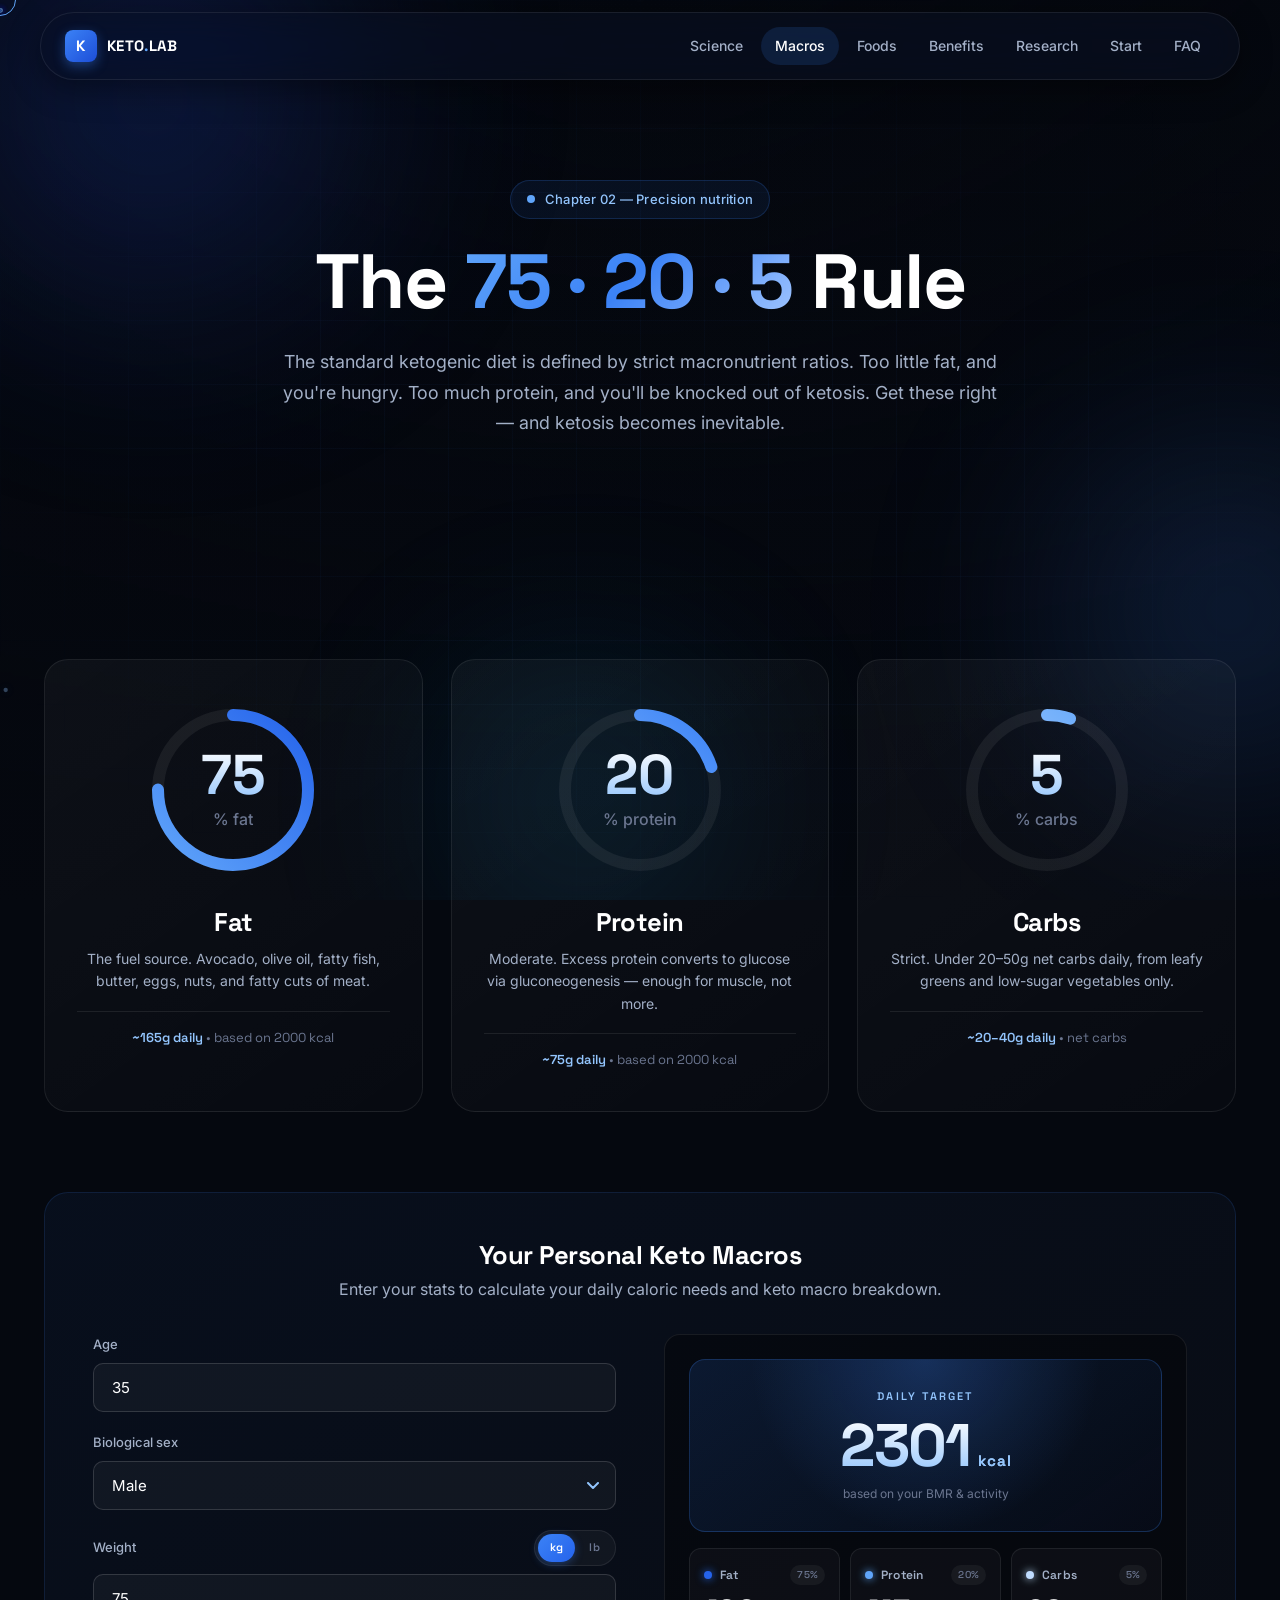
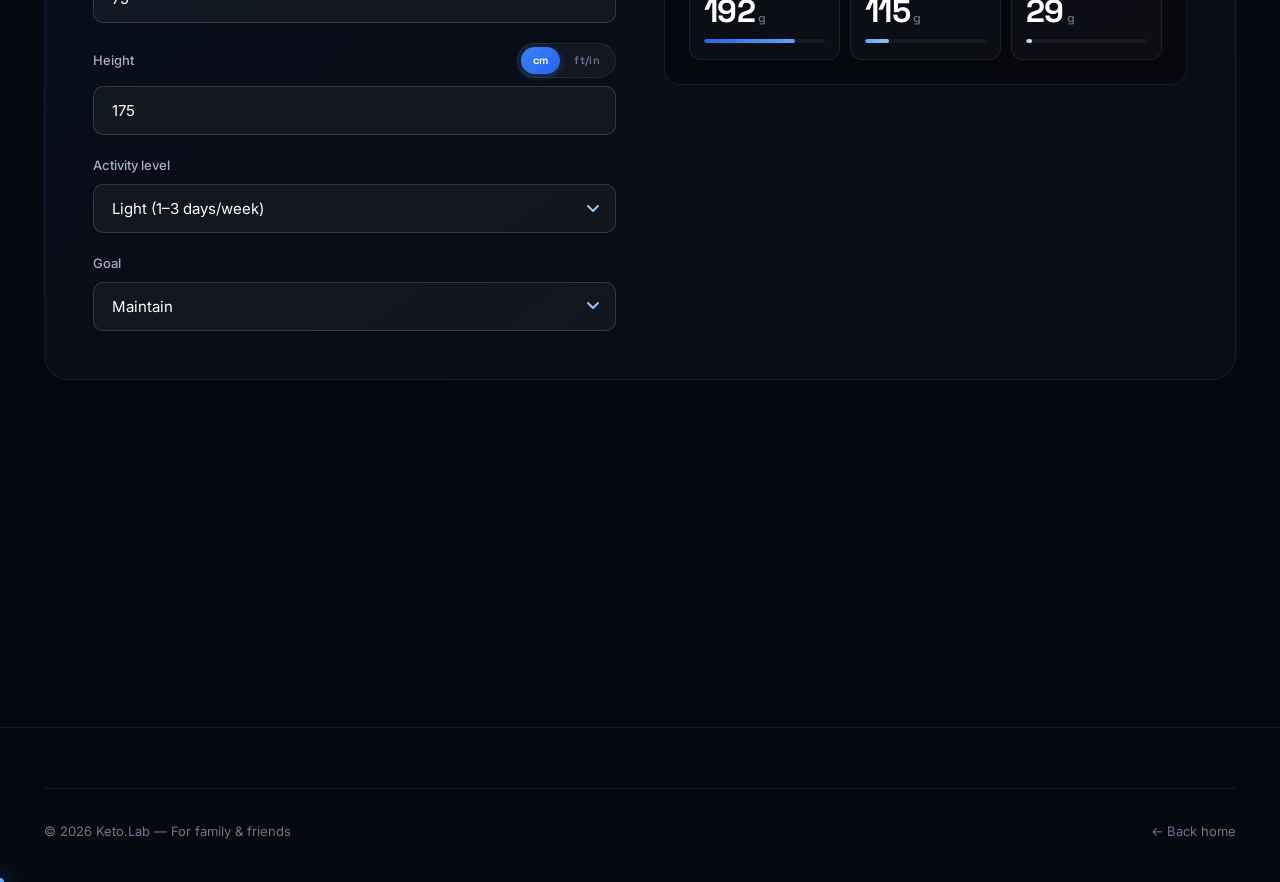
==== commit 66e90520: "a" ====
--- a/macros.html
+++ b/macros.html
@@ -185,21 +185,42 @@
         </form>
 
         <div class="calc-results">
-          <div class="calc-result">
-            <span class="calc-result-label">Daily calories</span>
-            <span class="calc-result-val"><span id="r-cal">—</span><span>kcal</span></span>
-          </div>
-          <div class="calc-result">
-            <span class="calc-result-label">Fat (75%)</span>
-            <span class="calc-result-val"><span id="r-fat">—</span><span>g</span></span>
-          </div>
-          <div class="calc-result">
-            <span class="calc-result-label">Protein (20%)</span>
-            <span class="calc-result-val"><span id="r-pro">—</span><span>g</span></span>
-          </div>
-          <div class="calc-result">
-            <span class="calc-result-label">Carbs (5%)</span>
-            <span class="calc-result-val"><span id="r-carb">—</span><span>g</span></span>
+          <div class="result-hero">
+            <div class="rh-label">Daily target</div>
+            <div class="rh-num"><span id="r-cal">—</span><span class="rh-unit">kcal</span></div>
+            <div class="rh-sub">based on your BMR &amp; activity</div>
+          </div>
+
+          <div class="result-macros">
+            <div class="rm-card fat">
+              <div class="rm-head">
+                <div class="rm-dot"></div>
+                <span>Fat</span>
+                <span class="rm-pct">75%</span>
+              </div>
+              <div class="rm-num"><span id="r-fat">—</span><span class="rm-unit">g</span></div>
+              <div class="rm-bar"><span style="width:75%"></span></div>
+            </div>
+
+            <div class="rm-card protein">
+              <div class="rm-head">
+                <div class="rm-dot"></div>
+                <span>Protein</span>
+                <span class="rm-pct">20%</span>
+              </div>
+              <div class="rm-num"><span id="r-pro">—</span><span class="rm-unit">g</span></div>
+              <div class="rm-bar"><span style="width:20%"></span></div>
+            </div>
+
+            <div class="rm-card carb">
+              <div class="rm-head">
+                <div class="rm-dot"></div>
+                <span>Carbs</span>
+                <span class="rm-pct">5%</span>
+              </div>
+              <div class="rm-num"><span id="r-carb">—</span><span class="rm-unit">g</span></div>
+              <div class="rm-bar"><span style="width:5%"></span></div>
+            </div>
           </div>
         </div>
       </div>
--- a/css/macros.css
+++ b/css/macros.css
@@ -196,28 +196,157 @@
 }
 .calc-results {
   display: grid;
-  gap: 14px;
-  padding: 28px;
-  background: rgba(0,0,0,0.3);
+  gap: 16px;
+  padding: 24px;
+  background: rgba(0,0,0,0.35);
   border: 1px solid var(--border);
   border-radius: var(--radius);
-}
-.calc-result {
+  align-self: start;
+}
+
+/* Hero total */
+.result-hero {
+  text-align: center;
+  padding: 28px 20px;
+  background: linear-gradient(145deg, rgba(59, 130, 246, 0.14), rgba(59, 130, 246, 0.04));
+  border: 1px solid rgba(59, 130, 246, 0.25);
+  border-radius: var(--radius);
+  position: relative;
+  overflow: hidden;
+}
+.result-hero::before {
+  content: '';
+  position: absolute;
+  inset: 0;
+  background: radial-gradient(circle at 50% 0%, rgba(59, 130, 246, 0.25), transparent 60%);
+  pointer-events: none;
+}
+.rh-label {
+  font-family: var(--font-display);
+  font-size: 11px;
+  font-weight: 600;
+  color: var(--blue-300);
+  letter-spacing: 0.2em;
+  text-transform: uppercase;
+  margin-bottom: 10px;
+  position: relative;
+}
+.rh-num {
+  font-family: var(--font-display);
+  font-size: clamp(2.5rem, 7vw, 3.75rem);
+  font-weight: 800;
+  line-height: 1;
+  letter-spacing: -0.03em;
+  background: linear-gradient(180deg, #fff 0%, #93c5fd 100%);
+  -webkit-background-clip: text;
+  background-clip: text;
+  -webkit-text-fill-color: transparent;
+  position: relative;
+}
+.rh-unit {
+  font-family: var(--font-display);
+  font-size: 0.95rem;
+  color: var(--blue-300);
+  -webkit-text-fill-color: var(--blue-300);
+  font-weight: 600;
+  margin-left: 8px;
+  letter-spacing: 0.05em;
+}
+.rh-sub {
+  margin-top: 8px;
+  font-size: 12px;
+  color: var(--text-muted);
+  position: relative;
+}
+
+/* Macro cards grid */
+.result-macros {
+  display: grid;
+  grid-template-columns: repeat(3, 1fr);
+  gap: 10px;
+}
+.rm-card {
+  padding: 16px 14px;
+  background: rgba(255,255,255,0.03);
+  border: 1px solid var(--border);
+  border-radius: 12px;
+  transition: all 0.3s var(--ease);
+  position: relative;
+  overflow: hidden;
+}
+.rm-card:hover {
+  background: rgba(255,255,255,0.05);
+  border-color: var(--border-strong);
+}
+.rm-head {
   display: flex;
-  justify-content: space-between;
-  align-items: baseline;
-  padding-bottom: 14px;
-  border-bottom: 1px solid var(--border);
-}
-.calc-result:last-child { border: 0; padding-bottom: 0; }
-.calc-result-label { color: var(--text-dim); font-size: 14px; }
-.calc-result-val {
-  font-family: var(--font-display);
-  font-size: 24px;
-  font-weight: 700;
-  color: var(--blue-300);
-}
-.calc-result-val span { font-size: 13px; color: var(--text-muted); font-weight: 500; margin-left: 4px; }
+  align-items: center;
+  gap: 8px;
+  font-size: 12px;
+  font-weight: 600;
+  color: var(--text-dim);
+  margin-bottom: 10px;
+  font-family: var(--font-display);
+  letter-spacing: 0.02em;
+}
+.rm-dot {
+  width: 8px; height: 8px;
+  border-radius: 50%;
+  flex-shrink: 0;
+}
+.rm-card.fat .rm-dot { background: #2563eb; box-shadow: 0 0 8px #2563eb; }
+.rm-card.protein .rm-dot { background: #60a5fa; box-shadow: 0 0 8px #60a5fa; }
+.rm-card.carb .rm-dot { background: #bfdbfe; box-shadow: 0 0 8px #bfdbfe; }
+.rm-pct {
+  margin-left: auto;
+  font-size: 10px;
+  color: var(--text-muted);
+  font-weight: 500;
+  padding: 2px 7px;
+  background: rgba(255,255,255,0.05);
+  border-radius: 100px;
+}
+.rm-num {
+  font-family: var(--font-display);
+  font-size: clamp(1.5rem, 3.5vw, 2rem);
+  font-weight: 800;
+  line-height: 1;
+  color: #fff;
+  letter-spacing: -0.02em;
+}
+.rm-unit {
+  font-size: 0.75rem;
+  font-weight: 500;
+  color: var(--text-muted);
+  margin-left: 3px;
+  letter-spacing: 0;
+}
+.rm-bar {
+  margin-top: 12px;
+  height: 4px;
+  background: rgba(255,255,255,0.05);
+  border-radius: 2px;
+  overflow: hidden;
+}
+.rm-bar span {
+  display: block;
+  height: 100%;
+  border-radius: 2px;
+  transition: width 1s var(--ease-out);
+}
+.rm-card.fat .rm-bar span { background: linear-gradient(90deg, #2563eb, #60a5fa); }
+.rm-card.protein .rm-bar span { background: linear-gradient(90deg, #60a5fa, #93c5fd); }
+.rm-card.carb .rm-bar span { background: linear-gradient(90deg, #93c5fd, #dbeafe); }
+
+@media (max-width: 500px) {
+  .result-macros { grid-template-columns: 1fr 1fr 1fr; gap: 8px; }
+  .rm-card { padding: 14px 10px; }
+  .rm-head { font-size: 11px; gap: 6px; margin-bottom: 8px; }
+  .rm-head span:not(.rm-pct) { font-size: 11px; }
+  .rm-pct { font-size: 9px; padding: 2px 5px; }
+  .rm-num { font-size: 1.35rem; }
+  .rm-unit { font-size: 0.7rem; }
+}
 
 @media (max-width: 800px) {
   .calc { padding: 28px; }
